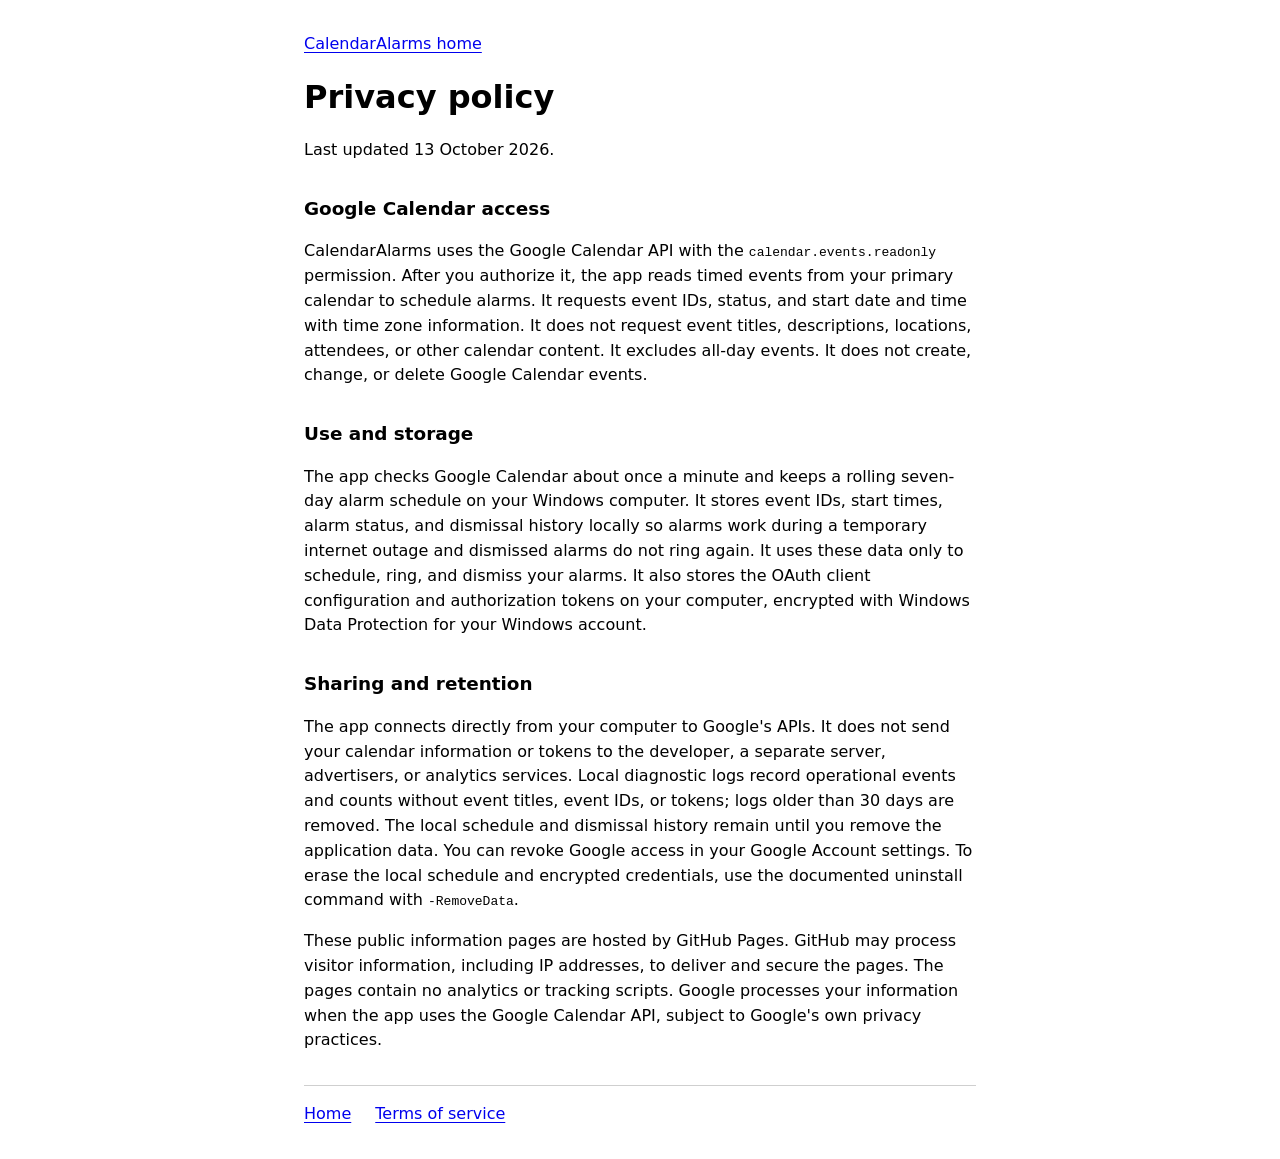
==== privacy.html @ fe464dbf "Publish CalendarAlarms information and policies" ====
<!doctype html>
<html lang="en">
<head>
  <meta charset="utf-8">
  <meta name="viewport" content="width=device-width, initial-scale=1">
  <title>Privacy policy — CalendarAlarms</title>
  <link rel="stylesheet" href="styles.css">
</head>
<body>
  <main>
    <a href="index.html">CalendarAlarms home</a>
    <h1>Privacy policy</h1>
    <p>Last updated 13 October 2026.</p>
    <h2>Google Calendar access</h2>
    <p>CalendarAlarms uses the Google Calendar API with the <code>calendar.events.readonly</code> permission. After you authorize it, the app reads timed events from your primary calendar to schedule alarms. It requests event IDs, status, and start date and time with time zone information. It does not request event titles, descriptions, locations, attendees, or other calendar content. It excludes all-day events. It does not create, change, or delete Google Calendar events.</p>
    <h2>Use and storage</h2>
    <p>The app checks Google Calendar about once a minute and keeps a rolling seven-day alarm schedule on your Windows computer. It stores event IDs, start times, alarm status, and dismissal history locally so alarms work during a temporary internet outage and dismissed alarms do not ring again. It uses these data only to schedule, ring, and dismiss your alarms. It also stores the OAuth client configuration and authorization tokens on your computer, encrypted with Windows Data Protection for your Windows account.</p>
    <h2>Sharing and retention</h2>
    <p>The app connects directly from your computer to Google's APIs. It does not send your calendar information or tokens to the developer, a separate server, advertisers, or analytics services. Local diagnostic logs record operational events and counts without event titles, event IDs, or tokens; logs older than 30 days are removed. The local schedule and dismissal history remain until you remove the application data. You can revoke Google access in your Google Account settings. To erase the local schedule and encrypted credentials, use the documented uninstall command with <code>-RemoveData</code>.</p>
    <p>These public information pages are hosted by GitHub Pages. GitHub may process visitor information, including IP addresses, to deliver and secure the pages. The pages contain no analytics or tracking scripts. Google processes your information when the app uses the Google Calendar API, subject to Google's own privacy practices.</p>
    <nav aria-label="Legal information">
      <a href="index.html">Home</a>
      <a href="terms.html">Terms of service</a>
    </nav>
  </main>
</body>
</html>
---- styles.css ----
:root { color-scheme: light dark; font-family: system-ui, sans-serif; line-height: 1.55; }
body { margin: 0; padding: 2rem 1rem; }
main { max-width: 42rem; margin: 0 auto; }
h1 { line-height: 1.2; }
h2 { margin-top: 2rem; font-size: 1.15rem; }
nav { display: flex; flex-wrap: wrap; gap: 1.5rem; margin-top: 2rem; padding-top: 1rem; border-top: 1px solid #8886; }
a { text-underline-offset: 0.2em; }
a:focus-visible { outline: 2px solid currentColor; outline-offset: 3px; }
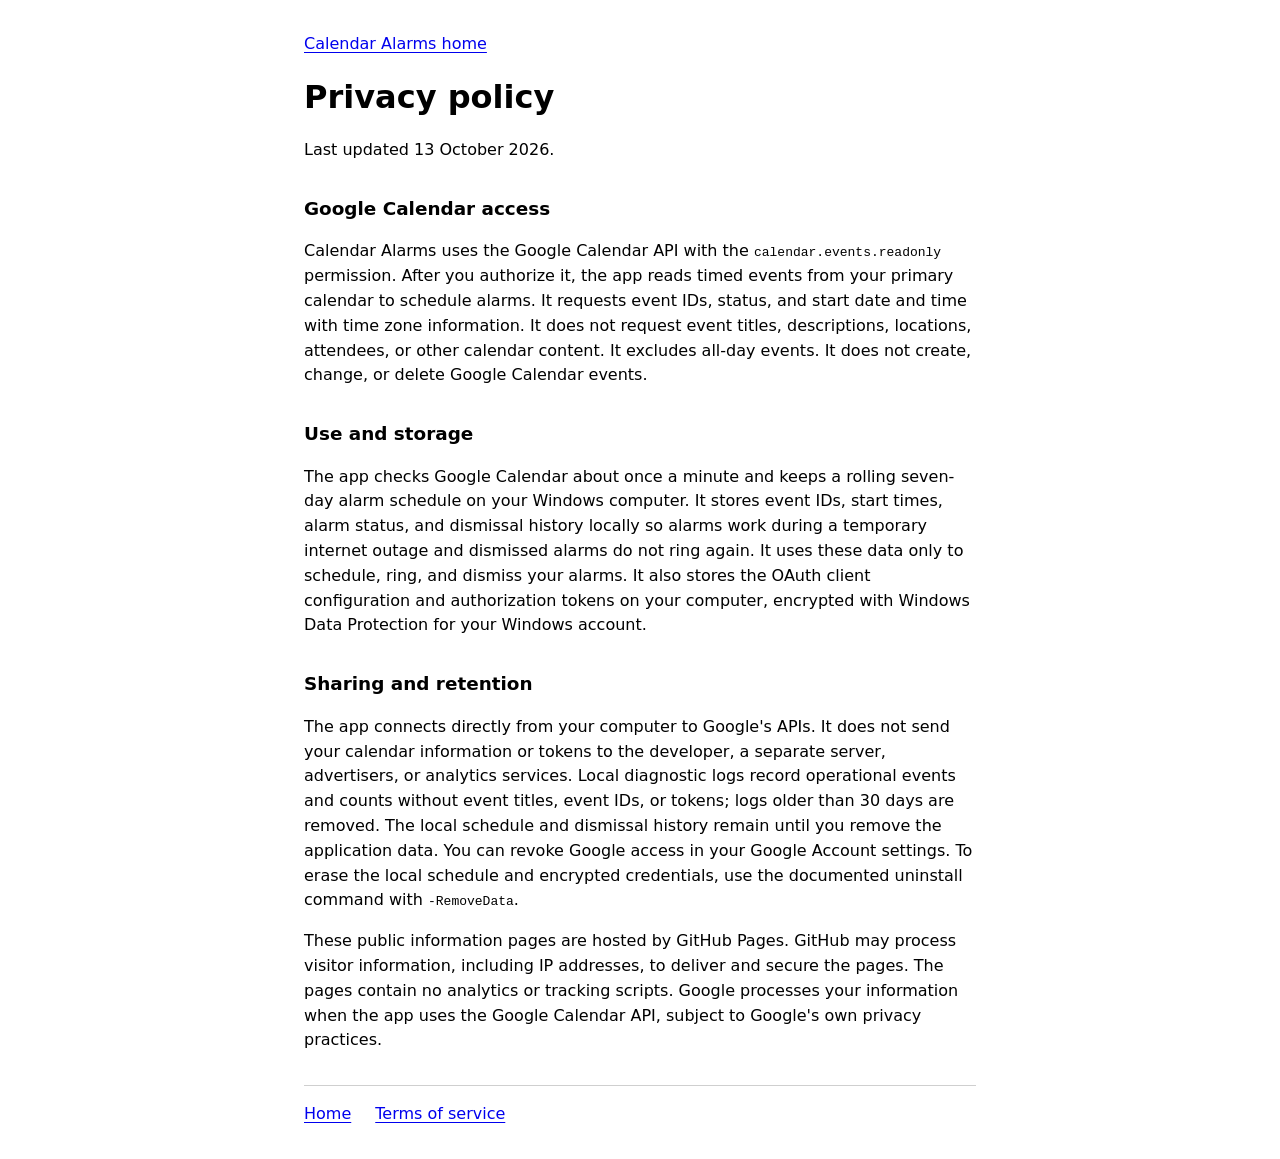
==== commit 55c5e463: "Match published app name to OAuth branding" ====
--- a/privacy.html
+++ b/privacy.html
@@ -3,16 +3,16 @@
 <head>
   <meta charset="utf-8">
   <meta name="viewport" content="width=device-width, initial-scale=1">
-  <title>Privacy policy — CalendarAlarms</title>
+  <title>Privacy policy — Calendar Alarms</title>
   <link rel="stylesheet" href="styles.css">
 </head>
 <body>
   <main>
-    <a href="index.html">CalendarAlarms home</a>
+    <a href="index.html">Calendar Alarms home</a>
     <h1>Privacy policy</h1>
     <p>Last updated 13 October 2026.</p>
     <h2>Google Calendar access</h2>
-    <p>CalendarAlarms uses the Google Calendar API with the <code>calendar.events.readonly</code> permission. After you authorize it, the app reads timed events from your primary calendar to schedule alarms. It requests event IDs, status, and start date and time with time zone information. It does not request event titles, descriptions, locations, attendees, or other calendar content. It excludes all-day events. It does not create, change, or delete Google Calendar events.</p>
+    <p>Calendar Alarms uses the Google Calendar API with the <code>calendar.events.readonly</code> permission. After you authorize it, the app reads timed events from your primary calendar to schedule alarms. It requests event IDs, status, and start date and time with time zone information. It does not request event titles, descriptions, locations, attendees, or other calendar content. It excludes all-day events. It does not create, change, or delete Google Calendar events.</p>
     <h2>Use and storage</h2>
     <p>The app checks Google Calendar about once a minute and keeps a rolling seven-day alarm schedule on your Windows computer. It stores event IDs, start times, alarm status, and dismissal history locally so alarms work during a temporary internet outage and dismissed alarms do not ring again. It uses these data only to schedule, ring, and dismiss your alarms. It also stores the OAuth client configuration and authorization tokens on your computer, encrypted with Windows Data Protection for your Windows account.</p>
     <h2>Sharing and retention</h2>
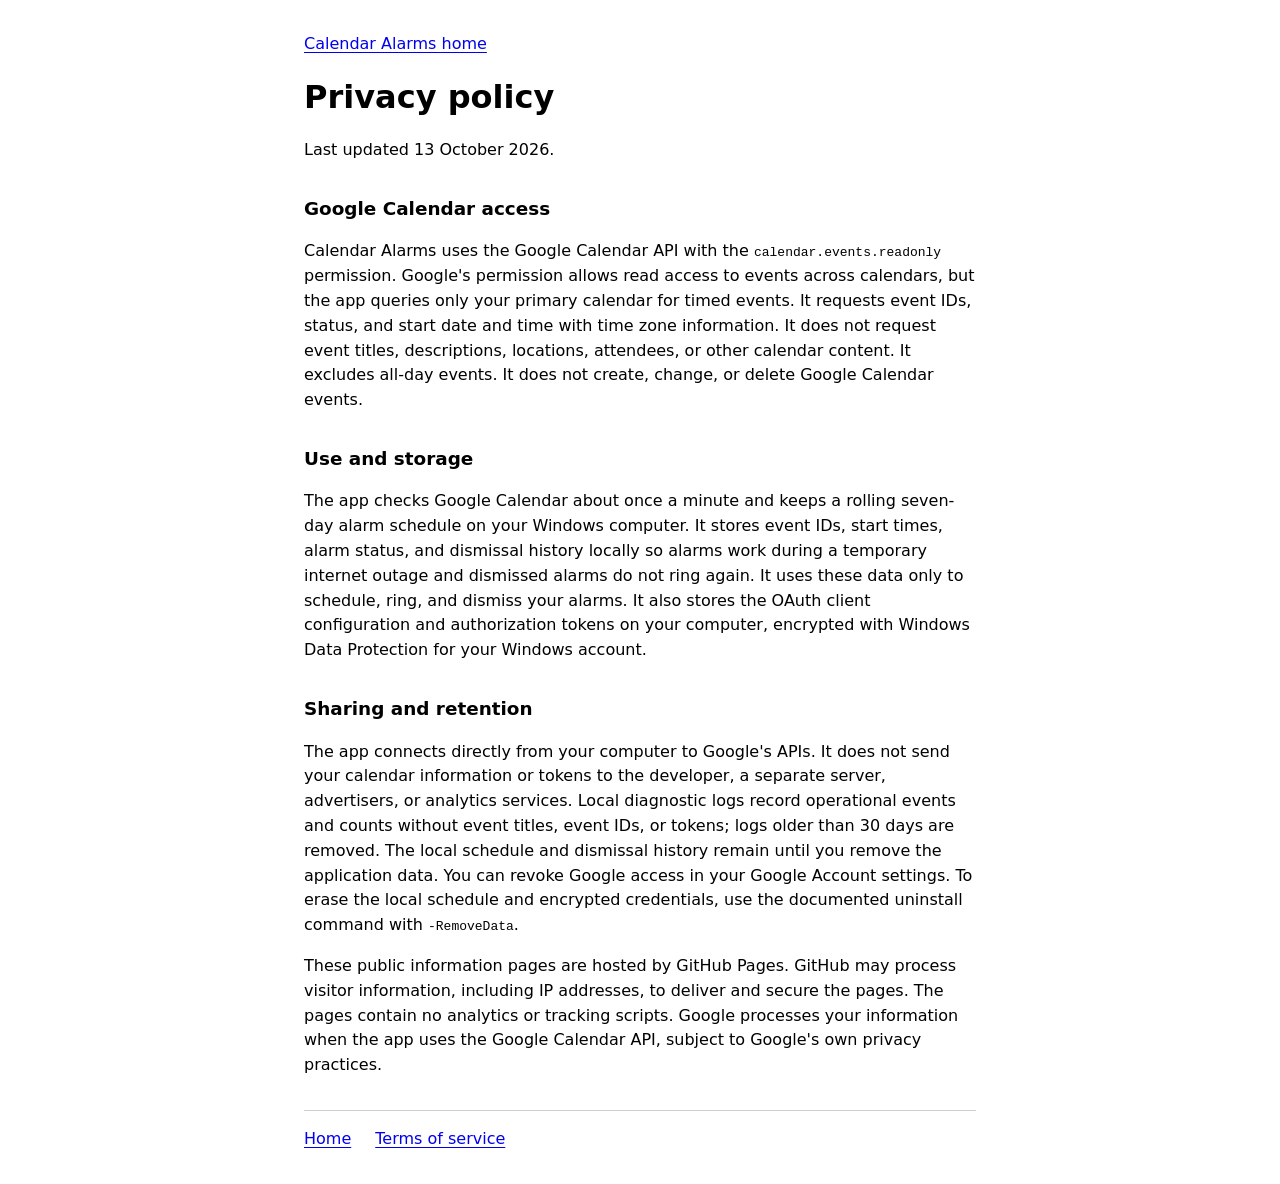
==== commit 3c90ff48: "Clarify Calendar consent scope on policy pages" ====
--- a/privacy.html
+++ b/privacy.html
@@ -12,7 +12,7 @@
     <h1>Privacy policy</h1>
     <p>Last updated 13 October 2026.</p>
     <h2>Google Calendar access</h2>
-    <p>Calendar Alarms uses the Google Calendar API with the <code>calendar.events.readonly</code> permission. After you authorize it, the app reads timed events from your primary calendar to schedule alarms. It requests event IDs, status, and start date and time with time zone information. It does not request event titles, descriptions, locations, attendees, or other calendar content. It excludes all-day events. It does not create, change, or delete Google Calendar events.</p>
+    <p>Calendar Alarms uses the Google Calendar API with the <code>calendar.events.readonly</code> permission. Google's permission allows read access to events across calendars, but the app queries only your primary calendar for timed events. It requests event IDs, status, and start date and time with time zone information. It does not request event titles, descriptions, locations, attendees, or other calendar content. It excludes all-day events. It does not create, change, or delete Google Calendar events.</p>
     <h2>Use and storage</h2>
     <p>The app checks Google Calendar about once a minute and keeps a rolling seven-day alarm schedule on your Windows computer. It stores event IDs, start times, alarm status, and dismissal history locally so alarms work during a temporary internet outage and dismissed alarms do not ring again. It uses these data only to schedule, ring, and dismiss your alarms. It also stores the OAuth client configuration and authorization tokens on your computer, encrypted with Windows Data Protection for your Windows account.</p>
     <h2>Sharing and retention</h2>
